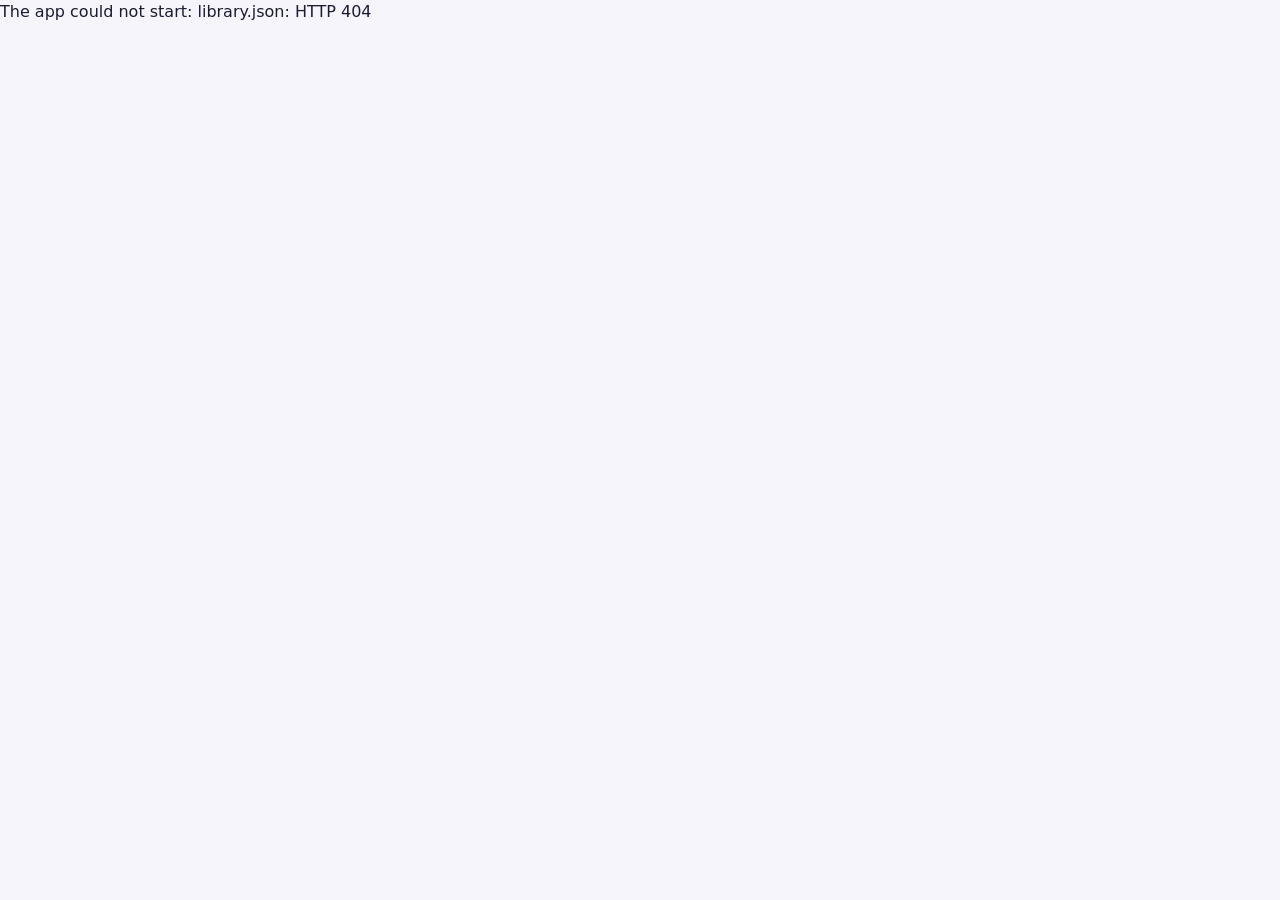
==== index.html @ 5f576f6a "Initial commit" ====
<!doctype html>
<html lang="en">
<head>
  <meta charset="utf-8">
  <meta name="viewport" content="width=device-width, initial-scale=1, viewport-fit=cover">
  <title>Verses</title>
  <link rel="stylesheet" href="./styles/tokens.css">
  <link rel="stylesheet" href="./styles/app.css">
</head>
<body>
  <div id="app"><p class="loading">Loading…</p></div>
  <script type="module" src="./src/main.js"></script>
</body>
</html>
---- styles/tokens.css ----
/* Design tokens. Phase 1 is deliberately plain; phase 3 replaces the values,
   not the names. Dark is the primary target. */
:root {
  color-scheme: dark;
  --color-bg: #14152b;
  --color-surface: #1e2040;
  --color-surface-raised: #282b52;
  --color-text: #ecebf5;
  --color-text-muted: #a9a8c4;
  --color-accent: #e8b25c;
  --color-accent-text: #1a1406;
  --color-ok: #8fd19e;
  --color-wrong: #f19a8e;
  --color-close: #e8d27c;
  --color-border: #3b3e6b;

  --font-scripture: Georgia, 'Times New Roman', serif;
  --font-ui: system-ui, -apple-system, 'Segoe UI', Roboto, sans-serif;

  --text-scale: 1;
  --size-ui: 1rem;
  --size-small: 0.875rem;
  --size-verse: calc(1.1875rem * var(--text-scale)); /* 19px, never below 18px */
  --size-reference: 1.5rem;
  --size-held: 3.5rem;
  --line-verse: 1.8;
  --measure-verse: 58ch;

  --space-1: 0.25rem;
  --space-2: 0.5rem;
  --space-3: 0.75rem;
  --space-4: 1rem;
  --space-6: 1.5rem;
  --space-8: 2rem;
  --radius: 0.5rem;
  --tap-min: 2.75rem;
  --action-bar-height: 5rem;
  --blank-char: 0.62em;
}

@media (prefers-color-scheme: light) {
  :root {
    color-scheme: light;
    --color-bg: #f6f5fb;
    --color-surface: #ffffff;
    --color-surface-raised: #ecebf7;
    --color-text: #1b1c33;
    --color-text-muted: #5c5c78;
    --color-accent: #9a5d00;
    --color-accent-text: #ffffff;
    --color-ok: #1f7a3a;
    --color-wrong: #b3261e;
    --color-close: #7a6000;
    --color-border: #cfcfe2;
  }
}
---- styles/app.css ----
* { box-sizing: border-box; }
html, body { margin: 0; background: var(--color-bg); color: var(--color-text); font: var(--size-ui)/1.5 var(--font-ui); }
#app { min-height: 100dvh; }
main {
  max-width: 40rem; margin: 0 auto;
  padding: calc(var(--space-6) + env(safe-area-inset-top)) var(--space-4) calc(var(--action-bar-height) + var(--space-8) + env(safe-area-inset-bottom));
}
.muted { color: var(--color-text-muted); }
.loading { padding: var(--space-6); }

.verse { font-family: var(--font-scripture); font-size: var(--size-verse); line-height: var(--line-verse); max-width: var(--measure-verse); }
.divine-name { font-variant-caps: small-caps; text-transform: lowercase; letter-spacing: 0.04em; } /* phase 3: Playfair Display SC */

.eyebrow { margin: 0; color: var(--color-text-muted); font-size: var(--size-small); }
.held-count { margin: 0 0 var(--space-4); font-size: var(--size-held); line-height: 1.1; }
.reference { font-family: var(--font-scripture); font-size: var(--size-reference); font-weight: 500; margin: var(--space-2) 0; }
.session-header { display: flex; justify-content: space-between; align-items: center; color: var(--color-text-muted); font-size: var(--size-small); }

/* The primary action never moves: fixed, full width, same size every item. */
.action-bar {
  position: fixed; left: 0; right: 0; bottom: 0;
  padding: var(--space-4) var(--space-4) calc(var(--space-4) + env(safe-area-inset-bottom));
  background: var(--color-bg); border-top: 1px solid var(--color-border);
  display: flex; justify-content: center;
}
button { font: inherit; color: inherit; }
.primary {
  width: 100%; max-width: 40rem; min-height: var(--tap-min);
  border: 0; border-radius: var(--radius); background: var(--color-accent); color: var(--color-accent-text); font-weight: 500;
}
.primary:disabled { opacity: 0.4; }
.secondary { min-height: var(--tap-min); padding: 0 var(--space-4); border: 1px solid var(--color-border); border-radius: var(--radius); background: transparent; }
.link { background: none; border: 0; text-decoration: underline; min-height: var(--tap-min); }

.answer-line { min-height: 6rem; padding: var(--space-3); border: 1px dashed var(--color-border); border-radius: var(--radius); margin: var(--space-4) 0; }
.placeholder { color: var(--color-text-muted); font-family: var(--font-ui); font-size: var(--size-ui); }
.bank { display: flex; flex-wrap: wrap; gap: var(--space-2); margin-top: var(--space-4); }
.chip {
  min-height: var(--tap-min); padding: 0 var(--space-3);
  font-family: var(--font-scripture); font-size: var(--size-verse);
  background: var(--color-surface-raised); border: 1px solid var(--color-border); border-radius: var(--radius);
}
.chip:disabled { opacity: 0.25; }
.chip.placed { margin: 0 var(--space-1) var(--space-1) 0; background: var(--color-surface); }
.chip.placed:disabled { opacity: 1; }
.step-status { color: var(--color-text-muted); font-size: var(--size-small); min-height: 1.5em; margin: 0; }

.blanks-text { margin: var(--space-4) 0; }
.blank-word { display: inline-flex; flex-direction: column; vertical-align: top; }
.blank {
  display: inline-block; vertical-align: baseline;
  width: calc(var(--w) * var(--blank-char) + var(--space-4)); height: 1.6em;
  padding: 0; border: 0; border-bottom: 2px solid var(--color-text-muted);
  background: var(--color-surface); font: inherit; white-space: nowrap; overflow: visible;
}
.blank.selected { border-bottom-color: var(--color-accent); border-bottom-width: 3px; }
.blank.ok { border-bottom-style: solid; border-bottom-color: var(--color-ok); }
.blank.wrong { text-decoration: line-through; border-bottom-style: dotted; border-bottom-color: var(--color-wrong); }
.expected-under { line-height: 1.3; font-weight: 500; color: var(--color-wrong); }

.result { font-weight: 500; }
.result.ok { color: var(--color-ok); }
.result.wrong { color: var(--color-wrong); }
.note { color: var(--color-text-muted); font-size: var(--size-small); }
.diff .w { display: inline-flex; flex-direction: column; vertical-align: top; }
.diff .sub .given { color: var(--color-wrong); text-decoration-thickness: 2px; }
.diff .expected { font-weight: 500; }
.diff .close { text-decoration: underline wavy var(--color-close); }
.diff .missing .gap { border: 1px dashed var(--color-wrong); border-radius: var(--radius); min-width: 2ch; height: 0.5em; }
.diff .extra ins { color: var(--color-wrong); text-decoration: none; border: 1px solid var(--color-wrong); border-radius: var(--radius); padding: 0 var(--space-1); }
.diff .extra ins::before { content: '+'; }
.sr { position: absolute; width: 1px; height: 1px; overflow: hidden; clip-path: inset(50%); }

.settings { margin-top: var(--space-8); }
.warning { border-left: 3px solid var(--color-wrong); padding-left: var(--space-3); }
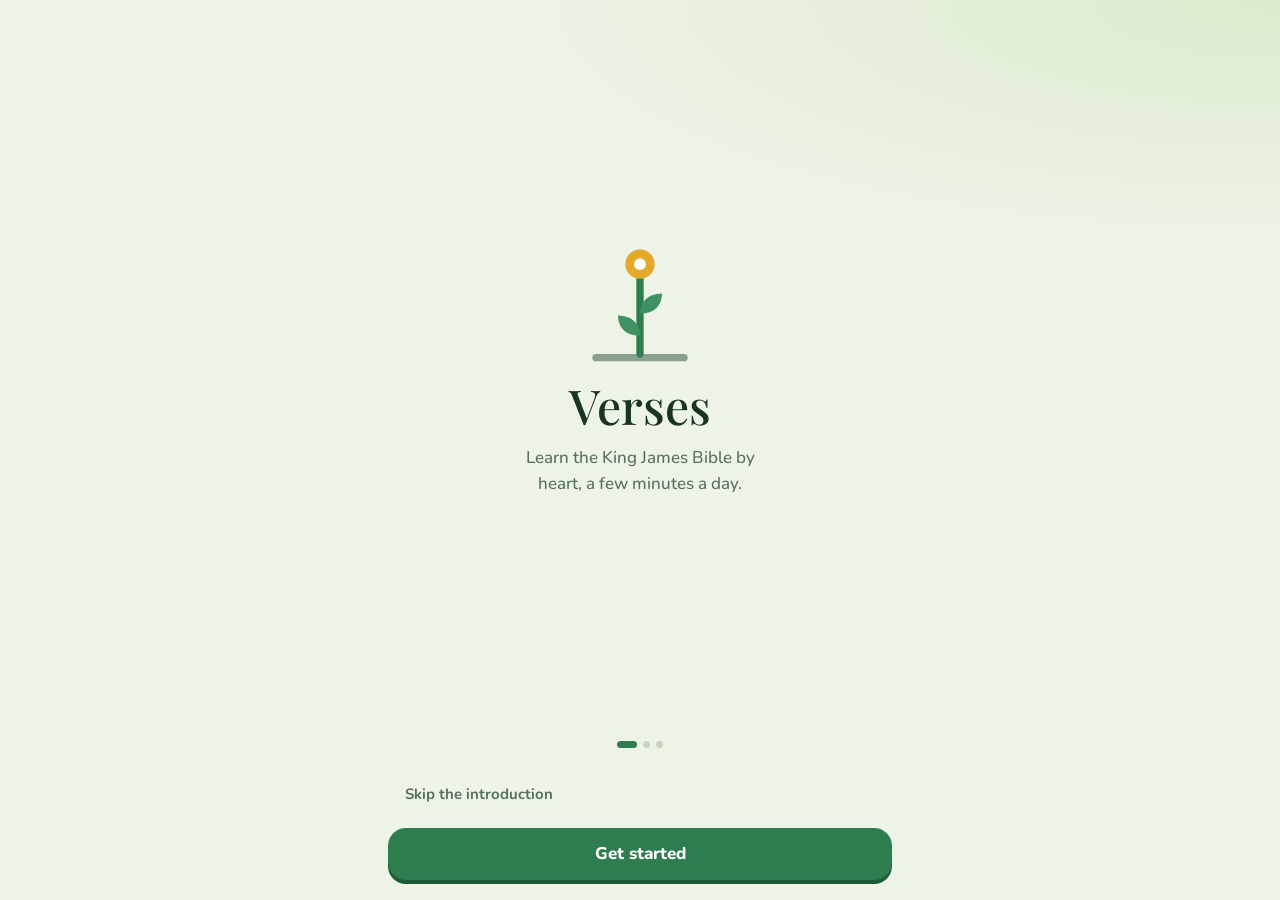
==== commit 2181e8d8: "Updated UI" ====
--- a/index.html
+++ b/index.html
@@ -3,7 +3,12 @@
 <head>
   <meta charset="utf-8">
   <meta name="viewport" content="width=device-width, initial-scale=1, viewport-fit=cover">
+  <meta name="theme-color" content="#eef3e8" media="(prefers-color-scheme: light)">
+  <meta name="theme-color" content="#0f1913" media="(prefers-color-scheme: dark)">
   <title>Verses</title>
+  <link rel="preconnect" href="https://fonts.googleapis.com">
+  <link rel="preconnect" href="https://fonts.gstatic.com" crossorigin>
+  <link rel="stylesheet" href="https://fonts.googleapis.com/css2?family=Playfair+Display:wght@400;500&family=Playfair+Display+SC&family=Nunito:wght@500;600;700;800&display=swap">
   <link rel="stylesheet" href="./styles/tokens.css">
   <link rel="stylesheet" href="./styles/app.css">
 </head>
--- a/styles/tokens.css
+++ b/styles/tokens.css
@@ -1,28 +1,52 @@
-/* Design tokens. Phase 1 is deliberately plain; phase 3 replaces the values,
-   not the names. Dark is the primary target. */
+/* Design tokens: the Garden look. Every colour, size and space lives here.
+   Day palette on :root; night palette follows the device setting unless the
+   user picks Day or Night in settings (data-theme on <html>). */
 :root {
-  color-scheme: dark;
-  --color-bg: #14152b;
-  --color-surface: #1e2040;
-  --color-surface-raised: #282b52;
-  --color-text: #ecebf5;
-  --color-text-muted: #a9a8c4;
-  --color-accent: #e8b25c;
-  --color-accent-text: #1a1406;
-  --color-ok: #8fd19e;
-  --color-wrong: #f19a8e;
-  --color-close: #e8d27c;
-  --color-border: #3b3e6b;
+  color-scheme: light;
+  --bg: #eef3e8;
+  --bg-glow: #dcebcf;
+  --surface: #ffffff;
+  --well: #e3ebdb;
+  --line: #c7d6bc;
+  --text: #183424;
+  --text-muted: #557060;
+  --accent: #2e7d4f;
+  --accent-press: #1d5a37;
+  --on-accent: #ffffff;
+  --gold: #b07a12;
+  --on-gold: #ffffff;
+  --ok: #2e7d4f;
+  --ok-bg: #d4ecd9;
+  --ok-text: #14472a;
+  --bad: #b23c27;
+  --bad-bg: #f7dcd3;
+  --bad-text: #6e2214;
+  --info-bg: #fff3d4;
+  --info-text: #4a3505;
+  --track: #d6e2cc;
+  --progress-from: #4f9e6a;
+  --progress-to: #8cc47a;
+  --leaf: #3f9160;
+  --stem: #2e7d4f;
+  --seed: #b07a12;
+  --bloom: #e3a92b;
+  --soil: #8aa08f;
+  --shadow: rgba(24, 52, 36, 0.12);
 
-  --font-scripture: Georgia, 'Times New Roman', serif;
-  --font-ui: system-ui, -apple-system, 'Segoe UI', Roboto, sans-serif;
+  --font-scripture: 'Playfair Display', Georgia, 'Times New Roman', serif;
+  --font-small-caps: 'Playfair Display SC', 'Playfair Display', Georgia, serif;
+  --font-ui: 'Nunito', system-ui, -apple-system, 'Segoe UI', Roboto, sans-serif;
 
   --text-scale: 1;
+  --size-verse: calc(1.25rem * var(--text-scale)); /* 20px; never below 18px */
+  --size-chip: calc(1.125rem * var(--text-scale)); /* 18px */
   --size-ui: 1rem;
   --size-small: 0.875rem;
-  --size-verse: calc(1.1875rem * var(--text-scale)); /* 19px, never below 18px */
-  --size-reference: 1.5rem;
-  --size-held: 3.5rem;
+  --size-eyebrow: 0.75rem;
+  --size-ref: 1.875rem;
+  --size-ref-sm: 1.5rem;
+  --size-display: 1.75rem;
+  --size-held: 4rem;
   --line-verse: 1.8;
   --measure-verse: 58ch;
 
@@ -30,27 +54,36 @@
   --space-2: 0.5rem;
   --space-3: 0.75rem;
   --space-4: 1rem;
+  --space-5: 1.25rem;
   --space-6: 1.5rem;
   --space-8: 2rem;
-  --radius: 0.5rem;
+  --radius: 1.125rem;
+  --radius-sm: 0.625rem;
+  --radius-pill: 999px;
   --tap-min: 2.75rem;
-  --action-bar-height: 5rem;
+  --button-height: 3.25rem;
+  --press-depth: 4px;
+  --column: 34rem;
   --blank-char: 0.62em;
 }
 
-@media (prefers-color-scheme: light) {
-  :root {
-    color-scheme: light;
-    --color-bg: #f6f5fb;
-    --color-surface: #ffffff;
-    --color-surface-raised: #ecebf7;
-    --color-text: #1b1c33;
-    --color-text-muted: #5c5c78;
-    --color-accent: #9a5d00;
-    --color-accent-text: #ffffff;
-    --color-ok: #1f7a3a;
-    --color-wrong: #b3261e;
-    --color-close: #7a6000;
-    --color-border: #cfcfe2;
+@media (prefers-color-scheme: dark) {
+  :root:not([data-theme="light"]) {
+    color-scheme: dark;
+    --bg: #0f1913; --bg-glow: #1a2c20; --surface: #17251c; --well: #0b140f; --line: #2c4234;
+    --text: #e4efe2; --text-muted: #9fb7a6; --accent: #6cc28c; --accent-press: #3f8a5d; --on-accent: #0a2215;
+    --gold: #e2b24e; --on-gold: #241703; --ok: #6cc28c; --ok-bg: #163a26; --ok-text: #cdeed7;
+    --bad: #f19c88; --bad-bg: #44201a; --bad-text: #ffd9cf; --info-bg: #33290f; --info-text: #f6e4b5;
+    --track: #24372a; --progress-from: #4f9e6a; --progress-to: #9fd38a;
+    --leaf: #6cc28c; --stem: #4fa06e; --seed: #e2b24e; --bloom: #f0c25a; --soil: #4d6555; --shadow: rgba(0, 0, 0, 0.35);
   }
 }
+:root[data-theme="dark"] {
+  color-scheme: dark;
+  --bg: #0f1913; --bg-glow: #1a2c20; --surface: #17251c; --well: #0b140f; --line: #2c4234;
+  --text: #e4efe2; --text-muted: #9fb7a6; --accent: #6cc28c; --accent-press: #3f8a5d; --on-accent: #0a2215;
+  --gold: #e2b24e; --on-gold: #241703; --ok: #6cc28c; --ok-bg: #163a26; --ok-text: #cdeed7;
+  --bad: #f19c88; --bad-bg: #44201a; --bad-text: #ffd9cf; --info-bg: #33290f; --info-text: #f6e4b5;
+  --track: #24372a; --progress-from: #4f9e6a; --progress-to: #9fd38a;
+  --leaf: #6cc28c; --stem: #4fa06e; --seed: #e2b24e; --bloom: #f0c25a; --soil: #4d6555; --shadow: rgba(0, 0, 0, 0.35);
+}
--- a/styles/app.css
+++ b/styles/app.css
@@ -1,75 +1,241 @@
 * { box-sizing: border-box; }
-html, body { margin: 0; background: var(--color-bg); color: var(--color-text); font: var(--size-ui)/1.5 var(--font-ui); }
+html { height: 100%; }
+body {
+  margin: 0; min-height: 100%; color: var(--text); font: 500 var(--size-ui)/1.5 var(--font-ui);
+  background: radial-gradient(90% 40% at 100% 0%, var(--bg-glow), transparent 70%) no-repeat, var(--bg);
+  -webkit-tap-highlight-color: transparent;
+}
 #app { min-height: 100dvh; }
-main {
-  max-width: 40rem; margin: 0 auto;
-  padding: calc(var(--space-6) + env(safe-area-inset-top)) var(--space-4) calc(var(--action-bar-height) + var(--space-8) + env(safe-area-inset-bottom));
-}
-.muted { color: var(--color-text-muted); }
-.loading { padding: var(--space-6); }
-
-.verse { font-family: var(--font-scripture); font-size: var(--size-verse); line-height: var(--line-verse); max-width: var(--measure-verse); }
-.divine-name { font-variant-caps: small-caps; text-transform: lowercase; letter-spacing: 0.04em; } /* phase 3: Playfair Display SC */
-
-.eyebrow { margin: 0; color: var(--color-text-muted); font-size: var(--size-small); }
-.held-count { margin: 0 0 var(--space-4); font-size: var(--size-held); line-height: 1.1; }
-.reference { font-family: var(--font-scripture); font-size: var(--size-reference); font-weight: 500; margin: var(--space-2) 0; }
-.session-header { display: flex; justify-content: space-between; align-items: center; color: var(--color-text-muted); font-size: var(--size-small); }
-
-/* The primary action never moves: fixed, full width, same size every item. */
-.action-bar {
-  position: fixed; left: 0; right: 0; bottom: 0;
-  padding: var(--space-4) var(--space-4) calc(var(--space-4) + env(safe-area-inset-bottom));
-  background: var(--color-bg); border-top: 1px solid var(--color-border);
-  display: flex; justify-content: center;
-}
 button { font: inherit; color: inherit; }
-.primary {
-  width: 100%; max-width: 40rem; min-height: var(--tap-min);
-  border: 0; border-radius: var(--radius); background: var(--color-accent); color: var(--color-accent-text); font-weight: 500;
-}
-.primary:disabled { opacity: 0.4; }
-.secondary { min-height: var(--tap-min); padding: 0 var(--space-4); border: 1px solid var(--color-border); border-radius: var(--radius); background: transparent; }
-.link { background: none; border: 0; text-decoration: underline; min-height: var(--tap-min); }
-
-.answer-line { min-height: 6rem; padding: var(--space-3); border: 1px dashed var(--color-border); border-radius: var(--radius); margin: var(--space-4) 0; }
-.placeholder { color: var(--color-text-muted); font-family: var(--font-ui); font-size: var(--size-ui); }
-.bank { display: flex; flex-wrap: wrap; gap: var(--space-2); margin-top: var(--space-4); }
+:focus-visible { outline: 3px solid var(--gold); outline-offset: 2px; }
+.loading, .fatal { padding: var(--space-6); max-width: var(--column); margin: 0 auto; }
+.hidden { visibility: hidden; }
+
+/* ------------------------------------------------------------ screen frame */
+.screen { min-height: 100dvh; display: flex; flex-direction: column; max-width: var(--column); margin: 0 auto; position: relative; }
+.scroll {
+  flex: 1; display: flex; flex-direction: column; gap: var(--space-4);
+  padding: calc(var(--space-5) + env(safe-area-inset-top)) max(var(--space-5), env(safe-area-inset-right)) calc(9.5rem + env(safe-area-inset-bottom)) max(var(--space-5), env(safe-area-inset-left));
+}
+.session .scroll { padding-top: var(--space-4); }
+/* The main button never moves: fixed, full width, same size on every step. */
+.actions {
+  position: fixed; left: 0; right: 0; bottom: 0; z-index: 3;
+  padding: var(--space-3) max(var(--space-5), env(safe-area-inset-right)) calc(var(--space-5) + env(safe-area-inset-bottom)) max(var(--space-5), env(safe-area-inset-left));
+  background: linear-gradient(to top, var(--bg) 75%, transparent);
+  display: grid; gap: var(--space-3); justify-items: stretch;
+}
+.actions > * { width: 100%; max-width: calc(var(--column) - 2 * var(--space-5)); justify-self: center; }
+.helpers { display: flex; justify-content: space-between; align-items: center; gap: var(--space-3); min-height: var(--tap-min); }
+
+.btn {
+  min-height: var(--button-height); border: 0; border-radius: var(--radius); cursor: pointer;
+  background: var(--accent); color: var(--on-accent); font-weight: 800; font-size: 1.0625rem;
+  box-shadow: 0 var(--press-depth) 0 var(--accent-press); transition: transform 0.08s, box-shadow 0.08s;
+}
+.btn:active:not([disabled]) { transform: translateY(var(--press-depth)); box-shadow: 0 0 0 var(--accent-press); }
+.btn[disabled] { opacity: 0.4; cursor: default; }
+.ghost {
+  display: inline-flex; align-items: center; gap: var(--space-2); min-height: var(--tap-min); padding: 0 var(--space-4);
+  border: 1.5px solid var(--line); border-radius: var(--radius-pill); background: var(--surface); cursor: pointer; font-weight: 700; font-size: 0.9375rem;
+}
+.ghost .cost { font-weight: 600; font-size: var(--size-eyebrow); color: var(--text-muted); }
+.ghost.plain { border-color: transparent; background: none; color: var(--text-muted); }
+.icon-btn { background: none; border: 0; color: var(--text-muted); min-width: var(--tap-min); min-height: var(--tap-min); display: grid; place-items: center; cursor: pointer; border-radius: var(--radius-pill); }
+
+/* ------------------------------------------------------------ type */
+.display { font: 500 var(--size-display)/1.2 var(--font-scripture); margin: 0; text-wrap: balance; }
+.display.sm { font-size: 1.375rem; }
+.serif { font-family: var(--font-scripture); font-weight: 500; }
+.eyebrow { font-size: var(--size-eyebrow); font-weight: 800; letter-spacing: 0.08em; text-transform: uppercase; color: var(--text-muted); }
+.muted { color: var(--text-muted); }
+.small { font-size: var(--size-small); }
+.center { text-align: center; }
+p { margin: 0; }
+.verse { font: 400 var(--size-verse)/var(--line-verse) var(--font-scripture); max-width: var(--measure-verse); margin: 0; }
+.divine-name { font-family: var(--font-small-caps); }
+.ref { font: 500 var(--size-ref)/1.15 var(--font-scripture); margin: 0; }
+.ref-sm { font-size: var(--size-ref-sm); }
+.prompt { font-weight: 800; }
+.row2 { display: flex; justify-content: space-between; align-items: center; gap: var(--space-3); }
+.stack { display: flex; flex-direction: column; gap: var(--space-4); }
+.exercise { display: flex; flex-direction: column; gap: var(--space-4); }
+
+/* ------------------------------------------------------------ session top bar */
+.topbar { display: flex; align-items: center; gap: var(--space-2); padding: calc(var(--space-3) + env(safe-area-inset-top)) var(--space-3) 0; }
+.bar { flex: 1; height: 0.75rem; border-radius: var(--radius-pill); background: var(--track); overflow: hidden; }
+.bar > i { display: block; height: 100%; border-radius: inherit; background: linear-gradient(90deg, var(--progress-from), var(--progress-to)); transition: width 0.4s ease; }
+.mini { display: inline-flex; align-items: center; gap: var(--space-1); font-weight: 800; color: var(--accent); padding: 0 var(--space-2); }
+
+/* ------------------------------------------------------------ plants & icons */
+.plant .soil { stroke: var(--soil); stroke-width: 2; stroke-linecap: round; fill: none; }
+.plant .stem { stroke: var(--stem); stroke-width: 2; stroke-linecap: round; fill: none; }
+.plant .leaf { fill: var(--leaf); }
+.plant .seed { fill: var(--seed); }
+.plant .bloom { fill: var(--bloom); }
+.plant .bloom-eye { fill: var(--surface); }
+.icon { flex: none; }
+
+/* ------------------------------------------------------------ meet */
+.where { display: grid; gap: var(--space-2); }
+.where-chip { display: inline-flex; gap: var(--space-2); align-items: center; font-size: var(--size-small); color: var(--text-muted); }
+.where-chip b { color: var(--text); }
+.strip { display: flex; gap: 2px; height: 1.375rem; align-items: flex-end; }
+.strip i { flex: 1; border-radius: 2px; background: var(--line); height: 40%; }
+.strip i.sec-on { height: 70%; background: var(--progress-to); }
+.strip i.on { height: 100%; background: var(--gold); }
+.strip-key { display: flex; justify-content: space-between; font-size: 0.6875rem; color: var(--text-muted); }
+.reveal span { transition: opacity 0.35s, filter 0.35s; }
+.reveal .hid { opacity: 0.12; filter: blur(3px); }
+.gloss { border-left: 3px solid var(--gold); padding: var(--space-1) 0 var(--space-1) var(--space-3); color: var(--text-muted); }
+.gloss b { color: var(--text); }
+
+/* ------------------------------------------------------------ chips, word bank */
+.answer { min-height: 9rem; border-radius: var(--radius); padding: var(--space-3); display: flex; flex-wrap: wrap; gap: var(--space-2); align-content: flex-start; background: var(--well); border: 1.5px dashed var(--line); }
+.placeholder { color: var(--text-muted); font: 600 var(--size-small) var(--font-ui); margin: auto; }
+.bank { display: flex; flex-wrap: wrap; gap: var(--space-2); justify-content: center; }
 .chip {
-  min-height: var(--tap-min); padding: 0 var(--space-3);
-  font-family: var(--font-scripture); font-size: var(--size-verse);
-  background: var(--color-surface-raised); border: 1px solid var(--color-border); border-radius: var(--radius);
-}
-.chip:disabled { opacity: 0.25; }
-.chip.placed { margin: 0 var(--space-1) var(--space-1) 0; background: var(--color-surface); }
-.chip.placed:disabled { opacity: 1; }
-.step-status { color: var(--color-text-muted); font-size: var(--size-small); min-height: 1.5em; margin: 0; }
-
-.blanks-text { margin: var(--space-4) 0; }
+  font: 400 var(--size-chip)/1 var(--font-scripture); padding: 0 var(--space-4); min-height: var(--tap-min);
+  border-radius: var(--radius-pill); border: 1.5px solid var(--line); background: var(--surface); color: var(--text); cursor: pointer;
+  box-shadow: 0 3px 0 var(--line);
+}
+.chip:active:not([disabled]) { transform: translateY(2px); box-shadow: 0 1px 0 var(--line); }
+.bank .chip[disabled] { visibility: hidden; } /* keeps its space so the bank never reflows */
+.answer .chip[disabled] { opacity: 1; cursor: default; }
+.chip.in { animation: pop 0.18s ease-out; }
+.chip.hinted { border-color: var(--gold); box-shadow: 0 3px 0 var(--gold); }
+.chip.good { border-color: var(--ok); box-shadow: 0 3px 0 var(--ok); }
+.chip.bad { border-color: var(--bad); color: var(--bad); text-decoration: line-through 2px; box-shadow: 0 3px 0 var(--bad); }
+@keyframes pop { from { transform: scale(0.85); } to { transform: scale(1); } }
+
+/* ------------------------------------------------------------ blanks */
+.blanks-text { padding: var(--space-2) 0; }
 .blank-word { display: inline-flex; flex-direction: column; vertical-align: top; }
 .blank {
-  display: inline-block; vertical-align: baseline;
-  width: calc(var(--w) * var(--blank-char) + var(--space-4)); height: 1.6em;
-  padding: 0; border: 0; border-bottom: 2px solid var(--color-text-muted);
-  background: var(--color-surface); font: inherit; white-space: nowrap; overflow: visible;
-}
-.blank.selected { border-bottom-color: var(--color-accent); border-bottom-width: 3px; }
-.blank.ok { border-bottom-style: solid; border-bottom-color: var(--color-ok); }
-.blank.wrong { text-decoration: line-through; border-bottom-style: dotted; border-bottom-color: var(--color-wrong); }
-.expected-under { line-height: 1.3; font-weight: 500; color: var(--color-wrong); }
-
-.result { font-weight: 500; }
-.result.ok { color: var(--color-ok); }
-.result.wrong { color: var(--color-wrong); }
-.note { color: var(--color-text-muted); font-size: var(--size-small); }
+  display: inline-block; vertical-align: baseline; width: calc(var(--w) * var(--blank-char) + var(--space-4)); height: 1.6em;
+  padding: 0; border: 0; border-bottom: 2.5px solid var(--line); border-radius: var(--radius-sm) var(--radius-sm) 0 0;
+  background: var(--well); font: inherit; white-space: nowrap; overflow: visible; cursor: pointer;
+}
+.blank.selected { border-bottom-color: var(--accent); background: var(--surface); }
+.blank.hinted { border-bottom-color: var(--gold); }
+.blank.ok { border-bottom-color: var(--ok); }
+.blank.wrong { text-decoration: line-through 2px; border-bottom-style: dotted; border-bottom-color: var(--bad); color: var(--bad); }
+.expected-under { line-height: 1.3; font-weight: 500; color: var(--bad); }
+
+/* ------------------------------------------------------------ phrase order */
+.slots, .tiles { display: grid; gap: var(--space-2); }
+.slot { display: block; width: 100%; min-height: 3rem; border-radius: var(--radius-sm); border: 1.5px dashed var(--line); padding: var(--space-3) var(--space-4); font: 400 var(--size-chip)/1.45 var(--font-scripture); background: var(--well); text-align: left; color: var(--text); }
+.slot.filled { border-style: solid; background: var(--surface); cursor: pointer; }
+.slot.good { border-color: var(--ok); }
+.slot.bad { border-color: var(--bad); }
+.tile { font: 400 var(--size-chip)/1.45 var(--font-scripture); text-align: left; padding: var(--space-3) var(--space-4); border-radius: var(--radius-sm); border: 1.5px solid var(--line); background: var(--surface); color: var(--text); cursor: pointer; box-shadow: 0 3px 0 var(--line); }
+.tile[disabled] { opacity: 0.3; cursor: default; }
+
+/* ------------------------------------------------------------ where is it found */
+.choices { display: grid; gap: var(--space-2); }
+.choice { font-weight: 800; font-size: 1.0625rem; padding: var(--space-4); border-radius: var(--radius-sm); border: 1.5px solid var(--line); background: var(--surface); text-align: left; cursor: pointer; box-shadow: 0 3px 0 var(--line); }
+.map { display: grid; grid-template-columns: repeat(auto-fill, minmax(6.25rem, 1fr)); gap: var(--space-2); }
+.testament { grid-column: 1 / -1; font-size: var(--size-eyebrow); font-weight: 800; letter-spacing: 0.08em; text-transform: uppercase; color: var(--text-muted); margin-top: var(--space-1); }
+.sect { font-weight: 800; font-size: 0.8125rem; padding: var(--space-2); min-height: 3.75rem; border-radius: var(--radius-sm); border: 1.5px solid var(--line); background: var(--surface); cursor: pointer; display: grid; align-content: center; gap: 2px; box-shadow: 0 3px 0 var(--line); }
+.sect small { font-weight: 600; color: var(--text-muted); }
+.choice.sel, .sect.sel { border-color: var(--accent); box-shadow: 0 3px 0 var(--accent); }
+.choice.right, .sect.right { border-color: var(--ok); box-shadow: 0 3px 0 var(--ok); background: var(--ok-bg); color: var(--ok-text); }
+.choice.wrong, .sect.wrong { border-color: var(--bad); box-shadow: 0 3px 0 var(--bad); text-decoration: line-through 2px; }
+.choice[disabled], .sect[disabled] { cursor: default; }
+
+/* ------------------------------------------------------------ feedback sheet */
+.sheet {
+  position: fixed; left: 0; right: 0; bottom: 0; z-index: 2; margin: 0 auto; max-width: var(--column);
+  padding: var(--space-5) var(--space-5) calc(var(--button-height) + var(--space-8) + env(safe-area-inset-bottom));
+  border-radius: var(--radius) var(--radius) 0 0; display: grid; gap: var(--space-2);
+  transform: translateY(105%); transition: transform 0.28s cubic-bezier(0.2, 0.9, 0.3, 1.1);
+  max-height: 70dvh; overflow-y: auto;
+}
+.sheet.show { transform: translateY(0); }
+/* While the sheet is up, the button area sits on the sheet and the unused
+   helper row folds away (the main button keeps its place at the bottom). */
+.sheet-open .actions { background: none; }
+.sheet-open .helpers { display: none; }
+.sheet h3 { margin: 0; font-size: 1.25rem; font-weight: 800; }
+.sheet .verse { font-size: calc(1.125rem * var(--text-scale)); }
+.sheet.ok { background: var(--ok-bg); color: var(--ok-text); }
+.sheet.bad { background: var(--bad-bg); color: var(--bad-text); }
+.sheet.info { background: var(--info-bg); color: var(--info-text); }
 .diff .w { display: inline-flex; flex-direction: column; vertical-align: top; }
-.diff .sub .given { color: var(--color-wrong); text-decoration-thickness: 2px; }
+.diff .sub .given { text-decoration-thickness: 2px; opacity: 0.8; }
 .diff .expected { font-weight: 500; }
-.diff .close { text-decoration: underline wavy var(--color-close); }
-.diff .missing .gap { border: 1px dashed var(--color-wrong); border-radius: var(--radius); min-width: 2ch; height: 0.5em; }
-.diff .extra ins { color: var(--color-wrong); text-decoration: none; border: 1px solid var(--color-wrong); border-radius: var(--radius); padding: 0 var(--space-1); }
+.diff .close { text-decoration: underline wavy; }
+.diff .missing .gap { border: 1.5px dashed currentColor; border-radius: var(--radius-sm); min-width: 2ch; height: 0.5em; }
+.diff .extra ins { text-decoration: none; border: 1.5px solid currentColor; border-radius: var(--radius-sm); padding: 0 var(--space-1); }
 .diff .extra ins::before { content: '+'; }
+.feedback { display: grid; gap: var(--space-2); }
+.note { font-size: var(--size-small); }
 .sr { position: absolute; width: 1px; height: 1px; overflow: hidden; clip-path: inset(50%); }
 
-.settings { margin-top: var(--space-8); }
-.warning { border-left: 3px solid var(--color-wrong); padding-left: var(--space-3); }
+/* ------------------------------------------------------------ home */
+.greet { font-size: 1.625rem; }
+.held { display: flex; align-items: center; gap: var(--space-3); }
+.held b { font: 500 var(--size-held)/1 var(--font-scripture); }
+.card { background: var(--surface); border: 1px solid var(--line); border-radius: calc(var(--radius) + 2px); padding: var(--space-4); display: grid; gap: var(--space-3); margin: 0; min-width: 0; }
+.today-list { display: grid; gap: var(--space-2); }
+.week { display: flex; justify-content: space-between; }
+.day { display: grid; justify-items: center; gap: var(--space-1); font-size: var(--size-eyebrow); font-weight: 700; color: var(--text-muted); }
+.day .icon { color: var(--line); }
+.day.watered .icon { color: var(--accent); }
+.day.rest .icon { color: var(--gold); opacity: 0.6; }
+.day.today { color: var(--text); }
+.garden { display: flex; flex-wrap: wrap; gap: var(--space-1) var(--space-2); }
+.garden figure { margin: 0; display: grid; justify-items: center; width: 2.75rem; }
+.garden figcaption { font-size: 0.625rem; line-height: 1.15; text-align: center; color: var(--text-muted); }
+.legend { display: flex; flex-wrap: wrap; gap: var(--space-3); }
+.legend span { display: inline-flex; align-items: center; gap: 2px; }
+.warning { border-left: 3px solid var(--bad); padding-left: var(--space-3); }
+
+/* ------------------------------------------------------------ intro */
+.intro { justify-content: space-between; }
+.intro-hero { flex: 1; display: grid; align-content: center; justify-items: center; gap: var(--space-4); text-align: center; }
+.wordmark { font: 500 3rem/1 var(--font-scripture); margin: 0; }
+.intro-lead { font-size: 1.0625rem; max-width: 26ch; }
+.steps3 { display: grid; gap: var(--space-4); }
+.steps3 > div { display: grid; grid-template-columns: 3rem 1fr; gap: var(--space-4); align-items: center; }
+.steps3 .ic { width: 3rem; height: 3rem; border-radius: var(--radius-sm); display: grid; place-items: center; background: var(--surface); border: 1px solid var(--line); color: var(--accent); }
+.steps3 h3 { margin: 0; font-size: 1.0625rem; font-weight: 800; }
+.steps3 p { font-size: var(--size-small); color: var(--text-muted); }
+.paths { display: grid; gap: var(--space-3); }
+.path { text-align: left; background: var(--surface); border: 1.5px solid var(--line); border-radius: var(--radius); padding: var(--space-4); cursor: pointer; display: grid; gap: var(--space-1); box-shadow: 0 3px 0 var(--line); }
+.path.sel { border-color: var(--accent); box-shadow: 0 3px 0 var(--accent); }
+.path b { font-size: 1.0625rem; font-weight: 800; }
+.path span { font-size: var(--size-small); color: var(--text-muted); }
+.path em { font-style: normal; font-size: 0.8125rem; font-weight: 700; color: var(--gold); }
+.dots { display: flex; gap: 6px; justify-content: center; padding-top: var(--space-4); }
+.dots i { width: 7px; height: 7px; border-radius: var(--radius-pill); background: var(--line); transition: width 0.2s; }
+.dots i.on { background: var(--accent); width: 20px; }
+
+/* ------------------------------------------------------------ settings */
+fieldset.card { border: 1px solid var(--line); }
+legend.eyebrow { padding: 0 var(--space-1); }
+.segmented { display: flex; flex-wrap: wrap; gap: var(--space-2); }
+.segmented button { min-height: var(--tap-min); padding: 0 var(--space-4); border-radius: var(--radius-pill); border: 1.5px solid var(--line); background: var(--surface); font-weight: 700; cursor: pointer; }
+.segmented button.on { background: var(--accent); border-color: var(--accent); color: var(--on-accent); }
+.sample { padding: 0 var(--space-1); }
+
+/* ------------------------------------------------------------ session complete */
+.done { align-items: center; text-align: center; justify-content: center; position: relative; overflow: hidden; }
+.burst { position: absolute; inset: 0; pointer-events: none; }
+.burst i { position: absolute; left: 50%; top: 30%; width: 12px; height: 12px; border-radius: 0 70% 0 70%; background: var(--leaf); opacity: 0; animation: fly 1.5s ease-out forwards; }
+.burst i:nth-child(3n) { background: var(--bloom); border-radius: 50%; width: 9px; height: 9px; }
+@keyframes fly { 0% { opacity: 1; transform: translate(-50%, -50%) scale(0.4) rotate(0); } 100% { opacity: 0; transform: translate(calc(-50% + var(--x)), calc(-50% + var(--y))) scale(1) rotate(160deg); } }
+.done > .plant { animation: grow 0.7s cubic-bezier(0.2, 0.9, 0.3, 1.2); transform-origin: bottom center; }
+@keyframes grow { from { transform: scale(0.4); opacity: 0; } to { transform: scale(1); opacity: 1; } }
+.stats { display: grid; grid-template-columns: repeat(3, 1fr); gap: var(--space-2); width: 100%; }
+.stats div { background: var(--surface); border: 1px solid var(--line); border-radius: var(--radius-sm); padding: var(--space-3) var(--space-1); display: grid; gap: 2px; }
+.stats b { font-size: 1.375rem; font-weight: 800; font-variant-numeric: tabular-nums; }
+.stats span { font-size: var(--size-eyebrow); color: var(--text-muted); }
+.grew { width: 100%; display: grid; gap: var(--space-2); text-align: left; }
+.grew div { display: flex; align-items: center; gap: var(--space-3); background: var(--surface); border: 1px solid var(--line); border-radius: var(--radius-sm); padding: var(--space-2) var(--space-3); }
+.grew b { flex: 1; font-size: 1.0625rem; }
+
+@media (prefers-reduced-motion: reduce) {
+  *, *::before, *::after { animation: none !important; transition: none !important; }
+  .burst { display: none; }
+}
